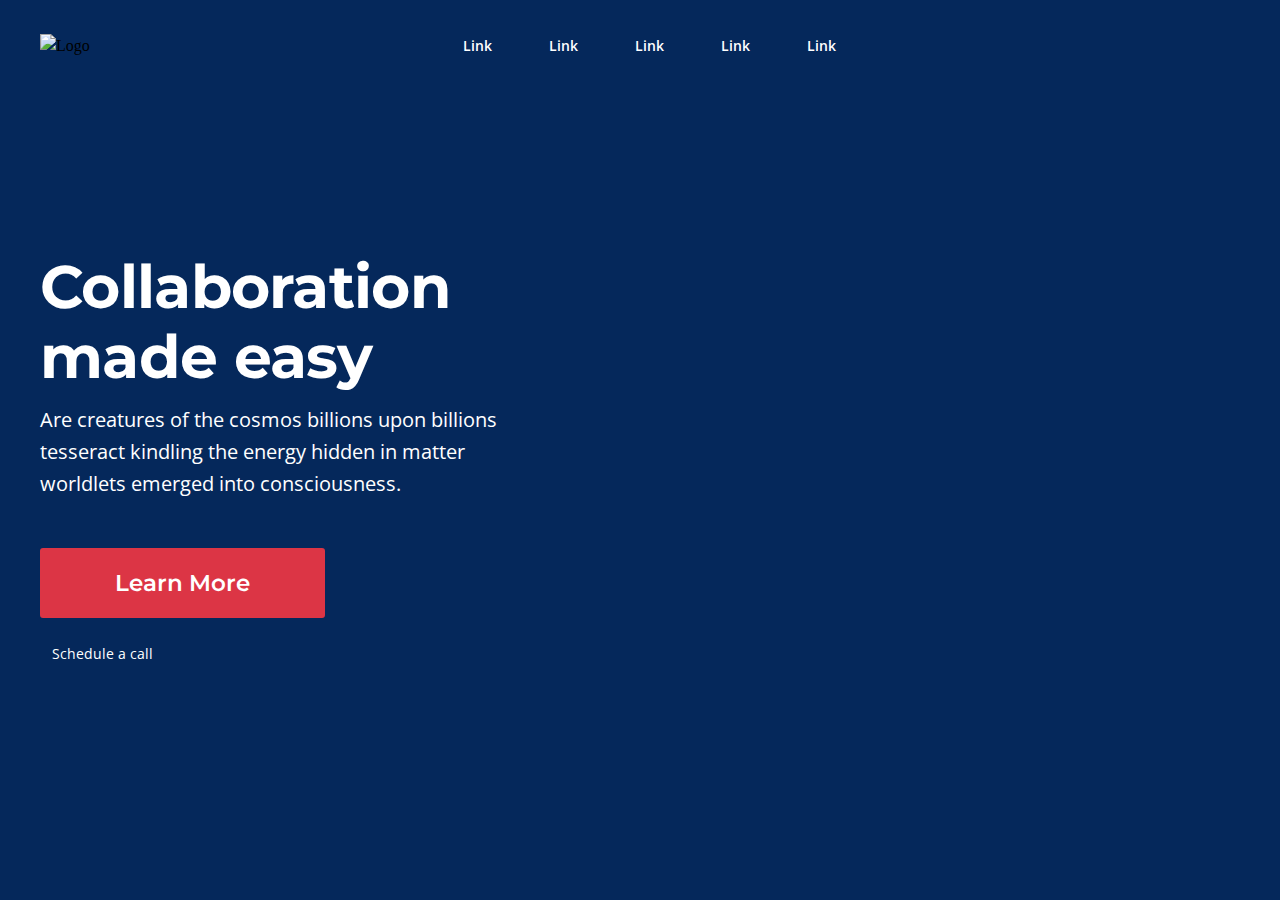
==== index.html @ 6bd3233d "proje tamamlandı." ====
<!DOCTYPE html>
<html lang="en">
<head>
    <meta charset="UTF-8">
    <meta name="viewport" content="width=device-width, initial-scale=1.0">
    <title>Hero-Saas</title>
    <link rel="preconnect" href="https://fonts.googleapis.com">
    <link rel="preconnect" href="https://fonts.gstatic.com" crossorigin>
    <link href="https://fonts.googleapis.com/css2?family=Montserrat:wght@600;700&family=Open+Sans:wght@400;600&display=swap" rel="stylesheet">
    <link rel="stylesheet" href="assets/css/style.css">
</head>
<body>
    <div class="container">
        <!-- Header Start -->
        <div class="header">
            <img src="img/Logo.svg" alt="Logo">
            <ul class="nav">
                <li><a href="#">Link</a></li>
                <li><a href="#">Link</a></li>
                <li><a href="#">Link</a></li>
                <li><a href="#">Link</a></li>
                <li><a href="#">Link</a></li>
            </ul>
            <div class="headerIcons">
                <a href="#"><img src="img/Shopping.svg" alt=""></a>
                <a href="#"><img src="img/NotificationIcon.svg" alt=""></a>
            </div>
        </div>
        <!-- Header End -->
        <!-- Main Start -->
        <div class="main">
            <div class="mainContent">
                <h1>Collaboration <br> made easy</h1>
                <p>Are creatures of the cosmos billions upon billions <br> tesseract kindling the energy hidden in matter <br> worldlets emerged into consciousness.</p>
                <button class="mainBttn"><a href="#"><h2>Learn More</h2></a></button>
                <div class="scheduleIcon">
                    <a href="#"><img src="img/CalendarIcon.svg" alt=""></a>
                    <a href="#"><span>Schedule a call</span></a>
                </div>
            </div>
            <div class="mainIllustration">
                <img src="img/Illustration.svg" alt="">
            </div>
        </div>
        <!-- Main End -->
    </div>
</body>
</html>
---- assets/css/style.css ----
*, *::before, *::after {
    box-sizing: border-box;
  }
  * {
    margin: 0;
    padding: 0;
  }
  body {
    line-height: 1.5;
    -webkit-font-smoothing: antialiased;
    background-color: #05285b;
  }
  img, picture, video, canvas, svg {
    display: block;
    max-width: 100%;
  }
  input, button, textarea, select {
    font: inherit;
  }
  p, h1, h2, h3, h4, h5, h6 {
    overflow-wrap: break-word;
  }
  #root, #__next {
    isolation: isolate;
  }
  span {
    font-family: 'Open Sans', sans-serif;
    font-weight: 400;
    font-size: 14px;
    line-height: 24px;
    color: #fff;
  }
  a {
    font-family: 'Open Sans', sans-serif;
    font-weight: 600;
    font-size: 14px;
    line-height: 24px;
    color: #fff;
    text-decoration: none;
  }
  h1 {
    font-family: 'Montserrat', sans-serif;
    font-weight: 700;
    font-size: 60px;
    line-height: 70px;
    letter-spacing: -0.7px;
    margin-bottom: 12px;
    color: #fff;
  }
  h2 {
    font-family: 'Montserrat', sans-serif;
    font-weight: 600;
    font-size: 23px;
    line-height: 32px;
    color: #fff;
  }
  p {
    font-family: 'Open Sans', sans-serif;
    font-weight: 400;
    font-size: 20px;
    line-height: 32px;
    color: #fff;
    margin-bottom: 48px;
  }
  .container {
    width: 1200px;
    margin: 0 auto;
  }
  .header {
    display: flex;
    justify-content: space-between;
    align-items: center;
    padding: 34px 0;  
  }
  .nav {
    display: flex;
    gap: 57px;
    list-style: none;
  }
  .headerIcons {
    display: flex;
    gap: 30px;
    align-items: center;
  }
  .main {
    display: flex;
  }
  .mainContent {
    padding: 160px 0;
  }
  .mainBttn {
    border: solid #DC3545;
    border-radius: 3px;
    background-color: #DC3545;
    margin-bottom: 24px;
    padding: 16px 72px;
  }
  .scheduleIcon {
    display: flex;
    gap: 12px
  }
  .mainIllustration {
    padding: 112px 0;
  }
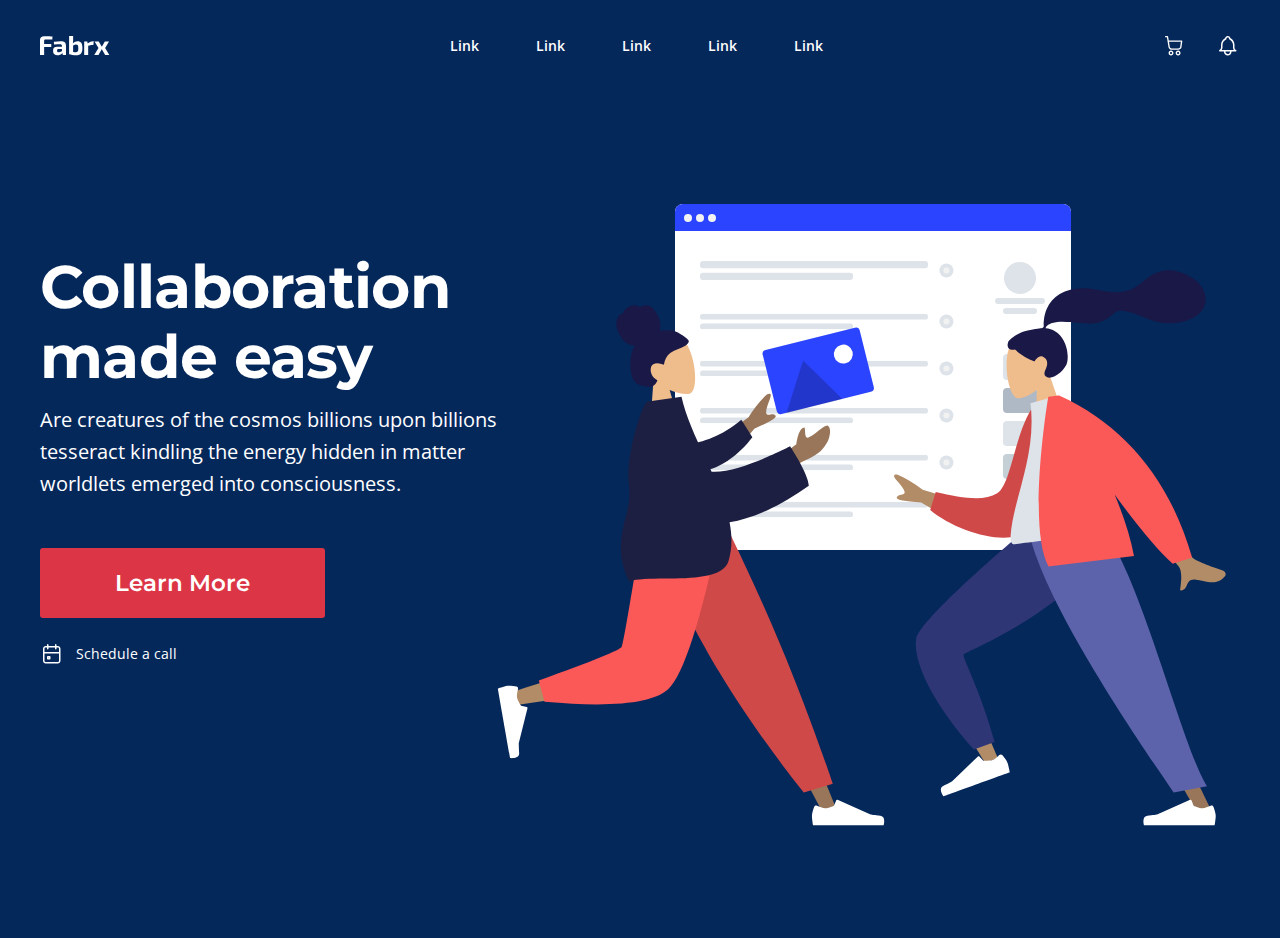
==== commit e867ea89: "dosya uzantısı hatası düzeltildi." ====
--- a/index.html
+++ b/index.html
@@ -13,7 +13,7 @@
     <div class="container">
         <!-- Header Start -->
         <div class="header">
-            <img src="img/Logo.svg" alt="Logo">
+            <img src="assets/img/Logo.svg" alt="Logo">
             <ul class="nav">
                 <li><a href="#">Link</a></li>
                 <li><a href="#">Link</a></li>
@@ -22,8 +22,8 @@
                 <li><a href="#">Link</a></li>
             </ul>
             <div class="headerIcons">
-                <a href="#"><img src="img/Shopping.svg" alt=""></a>
-                <a href="#"><img src="img/NotificationIcon.svg" alt=""></a>
+                <a href="#"><img src="assets/img/Shopping.svg" alt=""></a>
+                <a href="#"><img src="assets/img/NotificationIcon.svg" alt=""></a>
             </div>
         </div>
         <!-- Header End -->
@@ -34,12 +34,12 @@
                 <p>Are creatures of the cosmos billions upon billions <br> tesseract kindling the energy hidden in matter <br> worldlets emerged into consciousness.</p>
                 <button class="mainBttn"><a href="#"><h2>Learn More</h2></a></button>
                 <div class="scheduleIcon">
-                    <a href="#"><img src="img/CalendarIcon.svg" alt=""></a>
+                    <a href="#"><img src="assets/img/CalendarIcon.svg" alt=""></a>
                     <a href="#"><span>Schedule a call</span></a>
                 </div>
             </div>
             <div class="mainIllustration">
-                <img src="img/Illustration.svg" alt="">
+                <img src="assets/img/Illustration.svg" alt="">
             </div>
         </div>
         <!-- Main End -->
